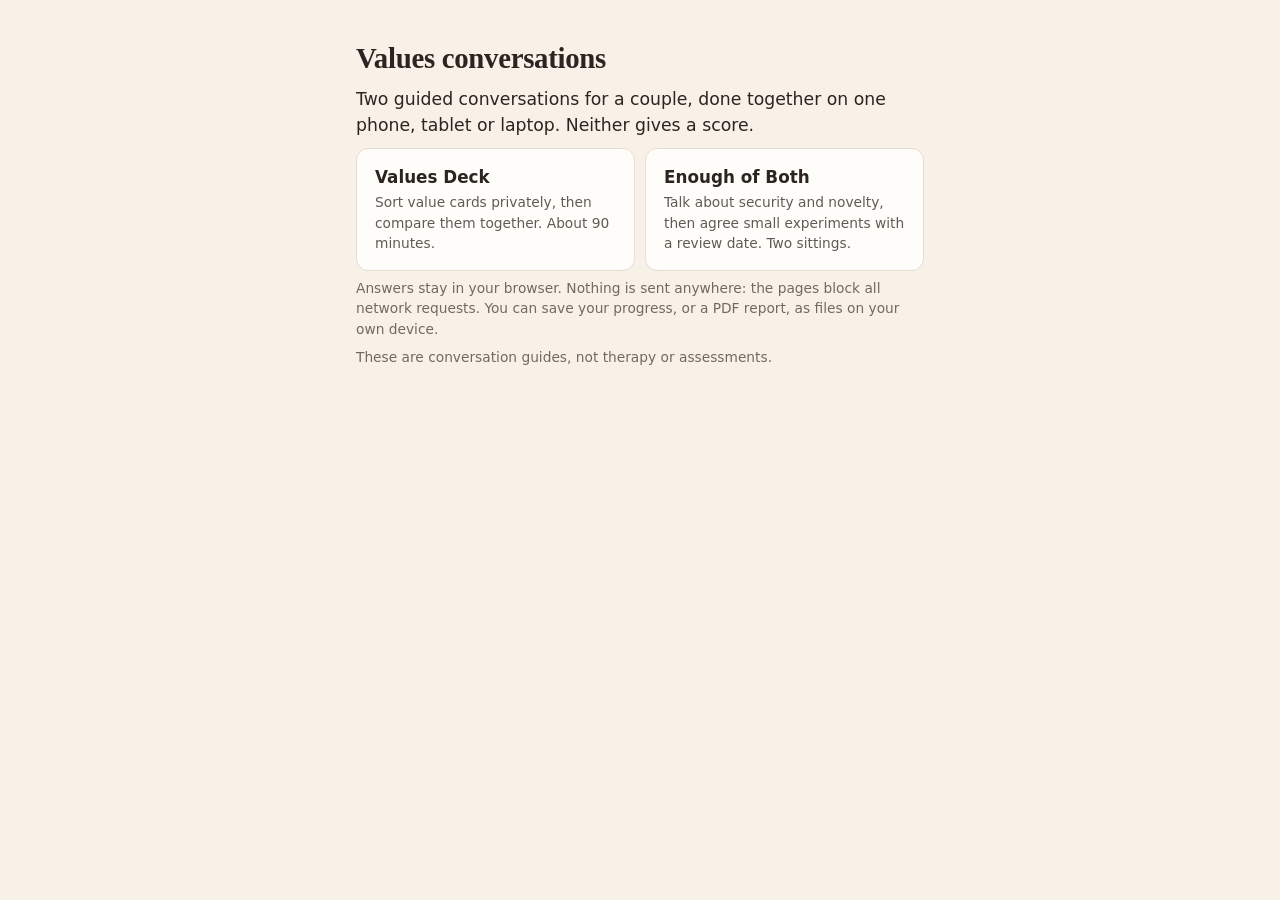
==== index.html @ 4bd7f9f5 "Add Values Deck and Enough of Both apps Static landing page, two conversation apps, shared styles an" ====
<!DOCTYPE html>
<html lang="en-AU">
<head>
  <meta charset="utf-8">
  <meta name="viewport" content="width=device-width, initial-scale=1, viewport-fit=cover">
  <meta name="referrer" content="no-referrer">
  <meta name="robots" content="noindex">
  <meta http-equiv="Content-Security-Policy" content="default-src 'self'; script-src 'self'; style-src 'self'; img-src 'self' data: blob:; connect-src 'none'; form-action 'none'; base-uri 'none'">
  <meta name="theme-color" content="#f7f1e8">
  <title>Values conversations</title>
  <link rel="icon" href="icon.svg" type="image/svg+xml">
  <link rel="stylesheet" href="base.css">
  <link rel="stylesheet" href="values-deck/style.css">
  <link rel="stylesheet" href="home.css">
</head>
<body>
  <div class="app">
    <main class="screen">
      <h1>Values conversations</h1>
      <p class="lede">Two guided conversations for a couple, done together on one phone, tablet or laptop. Neither gives a score.</p>
      <div class="choice">
        <a class="btn big" href="values-deck/">Values Deck<span>Sort value cards privately, then compare them together. About 90 minutes.</span></a>
        <a class="btn big" href="enough-of-both/">Enough of Both<span>Talk about security and novelty, then agree small experiments with a review date. Two sittings.</span></a>
      </div>
      <p class="small muted">Answers stay in your browser. Nothing is sent anywhere: the pages block all network requests. You can save your progress, or a PDF report, as files on your own device.</p>
      <p class="small muted">These are conversation guides, not therapy or assessments.</p>
    </main>
  </div>
</body>
</html>
---- base.css ----
:root { color-scheme: light; padding-top: env(safe-area-inset-top, 0px); padding-bottom: env(safe-area-inset-bottom, 0px); }
body { margin: 0; }
img { max-width: 100%; }
[hidden] { display: none !important; }
---- values-deck/style.css ----
:root {
  --bg: #f7f1e8;
  --paper: #fffdf9;
  --ink: #2b2420;
  --muted: #75685e;
  --line: #e6dccf;
  --a: #b5532f;        /* person 1 */
  --a-soft: #f6e3da;
  --b: #2c7a7b;        /* person 2 */
  --b-soft: #dcefee;
  --sage: #6f8f5f;
  --sage-soft: #e6eedf;
  --gold: #b88a1e;
  --gold-soft: #fbf1d6;
  --danger: #a23b2a;
  --on-danger: #ffffff;
  --shadow: rgba(60, 40, 20, 0.35);
  --prompt-bg: #2b2420;
  --prompt-fg: #fffdf9;
  --radius: 14px;
  --serif: "Iowan Old Style", "Palatino Linotype", Palatino, "Book Antiqua", Georgia, serif;
  --sans: system-ui, -apple-system, "Segoe UI", Roboto, "Helvetica Neue", Arial, sans-serif;
}
@media (prefers-color-scheme: dark) {
  :root:not([data-theme="light"]) {
    --bg: #1b1714; --paper: #25201c; --ink: #f1e8dc; --muted: #a8998b; --line: #3b332c;
    --a: #e58a66; --a-soft: #3f261b; --b: #5cb8b8; --b-soft: #173536;
    --sage: #9cc38a; --sage-soft: #223020; --gold: #dcb04a; --gold-soft: #3a2f12;
    --danger: #ef7d68; --on-danger: #1b1714; --shadow: rgba(0, 0, 0, 0.5);
    --prompt-bg: #332b25; --prompt-fg: #f1e8dc;
    color-scheme: dark;
  }
}
:root[data-theme="dark"] {
  --bg: #1b1714; --paper: #25201c; --ink: #f1e8dc; --muted: #a8998b; --line: #3b332c;
  --a: #e58a66; --a-soft: #3f261b; --b: #5cb8b8; --b-soft: #173536;
  --sage: #9cc38a; --sage-soft: #223020; --gold: #dcb04a; --gold-soft: #3a2f12;
  --danger: #ef7d68; --on-danger: #1b1714; --shadow: rgba(0, 0, 0, 0.5);
  --prompt-bg: #332b25; --prompt-fg: #f1e8dc;
  color-scheme: dark;
}
* { box-sizing: border-box; }
html { -webkit-text-size-adjust: 100%; }
body { margin: 0; background: var(--bg); color: var(--ink); font: 17px/1.5 var(--sans); }
.app { max-width: 600px; margin: 0 auto; padding-block: 0; padding-left: max(16px, env(safe-area-inset-left, 0px)); padding-right: max(16px, env(safe-area-inset-right, 0px));
  min-height: calc(100vh - env(safe-area-inset-top, 0px) - env(safe-area-inset-bottom, 0px)); display: flex; flex-direction: column; }
main { flex: 1; padding-bottom: 24px; }
h1, h2, h3 { font-family: var(--serif); font-weight: 600; line-height: 1.2; letter-spacing: -0.01em; }
h1 { font-size: 1.8rem; margin: 0.6em 0 0.4em; }
h2 { font-size: 1.3rem; margin: 1.4em 0 0.4em; }
h3 { font-size: 1.08rem; margin: 1em 0 0.4em; }
h4 { font-size: 0.82rem; text-transform: uppercase; letter-spacing: 0.06em; color: var(--muted); margin: 1em 0 0.3em; font-weight: 600; }
p { margin: 0.5em 0; }
.lede { font-size: 1.08rem; }
.small { font-size: 0.86rem; }
.muted { color: var(--muted); }
.center { text-align: center; }
.error { color: var(--danger); }
.ok { color: var(--sage); font-weight: 600; }
ul.plain, ol.plain { padding-left: 1.2em; }
ul.plain li, ol.plain li { margin: 0.25em 0; }

/* header / footer */
.top { display: flex; justify-content: space-between; align-items: center; padding: 14px 0 4px; gap: 8px; }
.brand { font-family: var(--serif); font-size: 1.05rem; font-weight: 600; background: none; border: 0; padding: 0; color: var(--ink); cursor: pointer; }
.brand::before { content: ""; display: inline-block; width: 22px; height: 14px; margin-right: 8px; vertical-align: -1px;
  background: radial-gradient(circle at 7px 7px, transparent 4px, var(--a) 4.5px, var(--a) 6.5px, transparent 7px),
              radial-gradient(circle at 15px 7px, transparent 4px, var(--b) 4.5px, var(--b) 6.5px, transparent 7px); }
.who { font-size: 0.78rem; font-weight: 600; padding: 3px 10px; border-radius: 99px; }
.who-a { background: var(--a-soft); color: var(--a); }
.who-b { background: var(--b-soft); color: var(--b); }
.foot { display: flex; flex-wrap: wrap; justify-content: space-between; gap: 10px 16px; padding: 18px 0 28px; border-top: 1px solid var(--line); }

/* buttons */
.btn { font: inherit; font-size: 0.98rem; font-weight: 600; color: var(--ink); background: var(--paper); border: 1.5px solid var(--line);
  border-radius: 12px; padding: 12px 16px; cursor: pointer; min-height: 46px; touch-action: manipulation; transition: transform .06s, background .15s, border-color .15s; }
.btn:active { transform: scale(0.98); }
.btn:disabled { opacity: 0.4; cursor: default; }
.btn.primary { background: var(--ink); color: var(--paper); border-color: var(--ink); }
.btn.ghost { background: transparent; border-color: transparent; color: var(--muted); }
.btn.danger { background: var(--danger); border-color: var(--danger); color: var(--on-danger); }
.btn.big { width: 100%; padding: 16px 18px; font-size: 1.05rem; }
.btn.big span { display: block; font-weight: 400; font-size: 0.86rem; color: inherit; opacity: 0.75; margin-top: 2px; }
.btn.sm { padding: 8px 12px; min-height: 40px; font-size: 0.9rem; }
.btn.xs { padding: 4px 0; min-height: 34px; min-width: 34px; font-size: 0.86rem; border-radius: 8px; }
.btn.on { background: var(--ink); color: var(--paper); border-color: var(--ink); }
.btn.on.warn { background: var(--a); border-color: var(--a); }
.link { font: inherit; font-size: 0.88rem; background: none; border: 0; padding: 0; color: var(--muted); text-decoration: underline; text-underline-offset: 3px; cursor: pointer; }
.link.danger { color: var(--danger); font-weight: 600; }
.actions { display: flex; gap: 10px; margin: 22px 0 8px; justify-content: flex-end; }
.actions .primary { flex: 1; max-width: 280px; }
.actions.spread { justify-content: space-between; }
.actions.wrap { flex-wrap: wrap; justify-content: flex-start; }
.choice { display: grid; gap: 10px; }
.choice .btn { text-align: left; }
.filebtn { cursor: pointer; text-decoration: underline; text-underline-offset: 3px; color: var(--muted); }
.btn.filebtn { text-decoration: none; color: var(--ink); display: inline-flex; align-items: center; }

/* blocks */
.notice { background: var(--paper); border-left: 4px solid var(--gold); padding: 10px 14px; border-radius: 6px; margin: 14px 0; font-size: 0.93rem; }
.panel { background: var(--paper); border: 1px solid var(--line); border-radius: var(--radius); padding: 12px 16px; margin: 12px 0; }
.panel h3:first-child { margin-top: 0.2em; }
.how { padding-left: 1.3em; } .how li { margin: 0.4em 0; }
.rules li, .tips li { margin: 0.5em 0; }

/* forms */
.field { display: block; margin: 14px 0; border: 0; padding: 0; }
.field > span, .field legend { display: block; font-weight: 600; font-size: 0.93rem; margin-bottom: 6px; }
.field small, .check small { font-weight: 400; color: var(--muted); }
.field.inline { display: flex; align-items: center; justify-content: space-between; gap: 12px; }
.field.inline > span { margin: 0; font-weight: 400; }
input:not([type]), input[type=text], input[type=password], textarea, select {
  width: 100%; font: inherit; font-size: 16px; color: var(--ink); background: var(--paper); border: 1.5px solid var(--line);
  border-radius: 10px; padding: 10px 12px; }
.field.inline select { width: auto; }
input:focus, textarea:focus, select:focus, button:focus-visible { outline: 3px solid color-mix(in srgb, var(--b) 40%, transparent); outline-offset: 1px; border-color: var(--b); }
.check { display: flex; gap: 10px; align-items: flex-start; margin: 10px 0; cursor: pointer; }
.check input { width: 20px; height: 20px; margin-top: 3px; accent-color: var(--ink); flex: none; }
.panel input, .panel button { margin-top: 8px; }
.customs { padding-left: 1.1em; }

/* stepper */
.stepper { display: flex; list-style: none; padding: 0; margin: 10px 0 4px; gap: 4px; }
.stepper li { flex: 1; font-size: 0.68rem; text-align: center; color: var(--muted); padding-top: 7px; border-top: 3px solid var(--line); }
.stepper li.done { border-color: var(--muted); }
.stepper li.cur { border-color: var(--ink); color: var(--ink); font-weight: 700; }
.counter { font-size: 0.86rem; color: var(--muted); margin: 10px 0; }
.counter .over { color: var(--danger); }

/* value card */
.vcard { background: var(--paper); border: 1px solid var(--line); border-radius: 20px; padding: 34px 24px; text-align: center; margin: 14px 0 18px;
  box-shadow: 0 1px 0 var(--line), 0 10px 30px -18px var(--shadow); min-height: 180px; display: flex; flex-direction: column; justify-content: center; }
.vcard h2 { font-size: 1.9rem; margin: 0 0 8px; }
.vcard p { font-size: 1.08rem; color: var(--muted); margin: 0; }
.vcard.dcard { padding: 22px; min-height: 0; }
.vcard.dcard h2 { font-size: 1.5rem; }
.vcard.passed { opacity: 0.5; }
.piles { display: grid; gap: 10px; }
.pile { width: 100%; padding: 15px; font-size: 1.02rem; }
.pile.very { background: var(--ink); color: var(--paper); border-color: var(--ink); }
.pile.imp { border-color: var(--ink); }

/* chips */
.chips { display: flex; flex-wrap: wrap; gap: 7px; margin: 6px 0; }
.chip { display: inline-flex; align-items: center; gap: 4px; font: inherit; font-size: 0.9rem; padding: 6px 12px; border-radius: 99px; background: var(--paper);
  border: 1.5px solid var(--line); color: var(--ink); }
button.chip { cursor: pointer; min-height: 38px; }
.chip.on { background: var(--ink); border-color: var(--ink); color: var(--paper); }
.chip.hit { background: var(--sage-soft); border-color: var(--sage); }
.chip.surprise { background: var(--gold-soft); border-color: var(--gold); }
.chip.proj { border-style: dashed; }
.star { color: var(--gold); }
.pilecol { border-top: 1px solid var(--line); padding-top: 4px; }
.pilecol.very h3 { color: var(--ink); }
.pilecol.pass .chip { opacity: 0.6; }

/* trim */
.bwrow { display: flex; justify-content: space-between; gap: 12px; align-items: center; background: var(--paper); border: 1px solid var(--line); border-radius: 12px; padding: 10px 12px; margin: 8px 0; }
.bwbtns { display: flex; gap: 6px; flex: none; }

/* rank */
.ranked { list-style: none; padding: 0; margin: 10px 0; }
.ranked li { display: flex; align-items: center; gap: 6px; background: var(--paper); border: 1px solid var(--line); border-radius: 12px; padding: 6px 8px 6px 10px; margin: 6px 0; }
.ranked .num { font-family: var(--serif); font-weight: 700; width: 1.6em; }
.ranked .nm { flex: 1; font-weight: 600; }
.ranked .btn.sm { min-height: 36px; padding: 4px 10px; }
.ranked.plain { list-style: decimal; padding-left: 1.4em; }
.ranked.plain li { display: list-item; background: none; border: 0; padding: 2px 0; margin: 0; }
.pool { display: grid; grid-template-columns: repeat(auto-fill, minmax(150px, 1fr)); gap: 8px; margin: 10px 0; }
.poolcard { font: inherit; text-align: left; background: var(--paper); border: 1.5px solid var(--line); border-radius: 12px; padding: 10px; cursor: pointer; color: var(--ink); }
.poolcard b { display: block; }
.poolcard span { font-size: 0.8rem; color: var(--muted); }

/* domains */
.seg { display: grid; grid-template-columns: repeat(5, 1fr); gap: 6px; }
.seg.three { grid-template-columns: repeat(3, 1fr); }
.seg .btn small { display: block; font-size: 0.64rem; font-weight: 400; opacity: 0.8; line-height: 1.15; }
.seg.mini { display: flex; gap: 4px; }
.predrow { display: flex; justify-content: space-between; align-items: center; gap: 10px; padding: 6px 0; border-bottom: 1px solid var(--line); }
.predrow span { font-size: 0.93rem; }
.predrow.on span { font-weight: 700; }

/* reveal */
.handover { text-align: center; padding-top: 12vh; }
.handover .btn { margin-top: 24px; }
.prompt { background: var(--prompt-bg); color: var(--prompt-fg); border-radius: var(--radius); padding: 14px 18px; margin: 20px 0; }
.prompt .small { color: color-mix(in srgb, var(--prompt-fg) 72%, transparent); margin: 0; }
.prompt .q { font-family: var(--serif); font-size: 1.25rem; line-height: 1.35; margin: 8px 0 12px; }
.prompt .q.sm { font-size: 1.05rem; margin: 6px 0; }
.prompt .btn { background: transparent; color: var(--prompt-fg); border-color: color-mix(in srgb, var(--prompt-fg) 35%, transparent); }
.said { font-size: 0.92rem; margin: 6px 0; padding-left: 10px; border-left: 3px solid; }
.said-a { border-color: var(--a); } .said-b { border-color: var(--b); }
.drow { margin: 8px 0 12px; }
.dom .side { font-size: 0.92rem; padding: 4px 0 4px 10px; border-left: 3px solid; margin: 6px 0; }
.side-a { border-color: var(--a); } .side-b { border-color: var(--b); }
.dom.explore { border-color: var(--gold); }
.flag { font-family: var(--sans); font-size: 0.72rem; font-weight: 600; background: var(--gold-soft); padding: 2px 8px; border-radius: 99px; vertical-align: 2px; }
.radar { margin: 10px 0; }
.radar svg { width: 100%; height: auto; max-width: 420px; display: block; margin: 0 auto; }
.radar .ring { fill: none; stroke: var(--line); stroke-width: 1.2; }
.radar .ring.zero { stroke: var(--muted); stroke-dasharray: 4 4; }
.radar .axis { stroke: var(--line); }
.radar .axlab { font: 600 15px var(--sans); fill: var(--muted); }
.radar .pa { fill: color-mix(in srgb, var(--a) 18%, transparent); stroke: var(--a); stroke-width: 2.5; }
.radar .pb { fill: color-mix(in srgb, var(--b) 18%, transparent); stroke: var(--b); stroke-width: 2.5; }
.radar figcaption { text-align: center; font-size: 0.9rem; }
.key { display: inline-block; width: 12px; height: 12px; border-radius: 3px; margin: 0 4px 0 10px; vertical-align: -1px; }
.ka { background: var(--a); } .kb { background: var(--b); }
.holegend dt { font-weight: 700; font-size: 0.9rem; margin-top: 8px; }
.holegend dd { margin: 0; font-size: 0.88rem; color: var(--muted); }

/* results target */
.target { margin: 14px 0 4px; }
.ring-outer, .ring-middle, .ring-inner { border-radius: 26px; padding: 12px 14px 14px; }
.ring-outer { background: var(--gold-soft); border: 1px dashed var(--gold); }
.ring-middle { background: var(--paper); border: 1px solid var(--line); margin-top: 10px; }
.ring-inner { background: var(--sage-soft); border: 1.5px solid var(--sage); margin-top: 10px; }
.rlab { display: block; font-size: 0.76rem; font-weight: 600; text-transform: uppercase; letter-spacing: 0.05em; color: var(--muted); margin-bottom: 4px; }
.nums .notice { margin-top: 4px; }

/* summary */
pre.md { white-space: pre-wrap; word-wrap: break-word; background: var(--paper); border: 1px solid var(--line); border-radius: var(--radius); padding: 14px 16px; font: 0.9rem/1.5 ui-monospace, SFMono-Regular, Menlo, Consolas, monospace; }
.sources { font-size: 0.82rem; padding-left: 1.4em; }
.sources li { margin: 0.35em 0; }

.toast { position: fixed; left: 50%; bottom: calc(20px + env(safe-area-inset-bottom)); transform: translate(-50%, 20px); background: var(--ink); color: var(--paper);
  padding: 10px 16px; border-radius: 12px; font-size: 0.92rem; max-width: 92vw; opacity: 0; pointer-events: none; transition: opacity .2s, transform .2s; z-index: 10; }
.toast.show { opacity: 1; transform: translate(-50%, 0); }

@media (min-width: 640px) { .piles { grid-template-columns: repeat(3, 1fr); } .choice { grid-template-columns: 1fr 1fr; } }
@media (prefers-reduced-motion: reduce) { .btn, .toast { transition: none; } .btn:active { transform: none; } }

/* save and open files */
.paste { margin: 4px 0 8px; }
.paste summary { cursor: pointer; color: var(--muted); font-size: 0.88rem; text-decoration: underline; text-underline-offset: 3px; }
.paste textarea { margin-top: 8px; font: 0.85rem/1.4 ui-monospace, SFMono-Regular, Menlo, Consolas, monospace; }
#saveText { font: 0.8rem/1.4 ui-monospace, SFMono-Regular, Menlo, Consolas, monospace; }
.handover .link { font-size: inherit; }

/* Checkbox rows: keep the label and its hint in one text column. */
.check { display: block; position: relative; padding-left: 30px; }
.check input { position: absolute; left: 0; top: 2px; margin: 0; }
---- home.css ----
a.btn { display: block; text-decoration: none; text-align: left; }
main.screen { padding-block: 24px; }
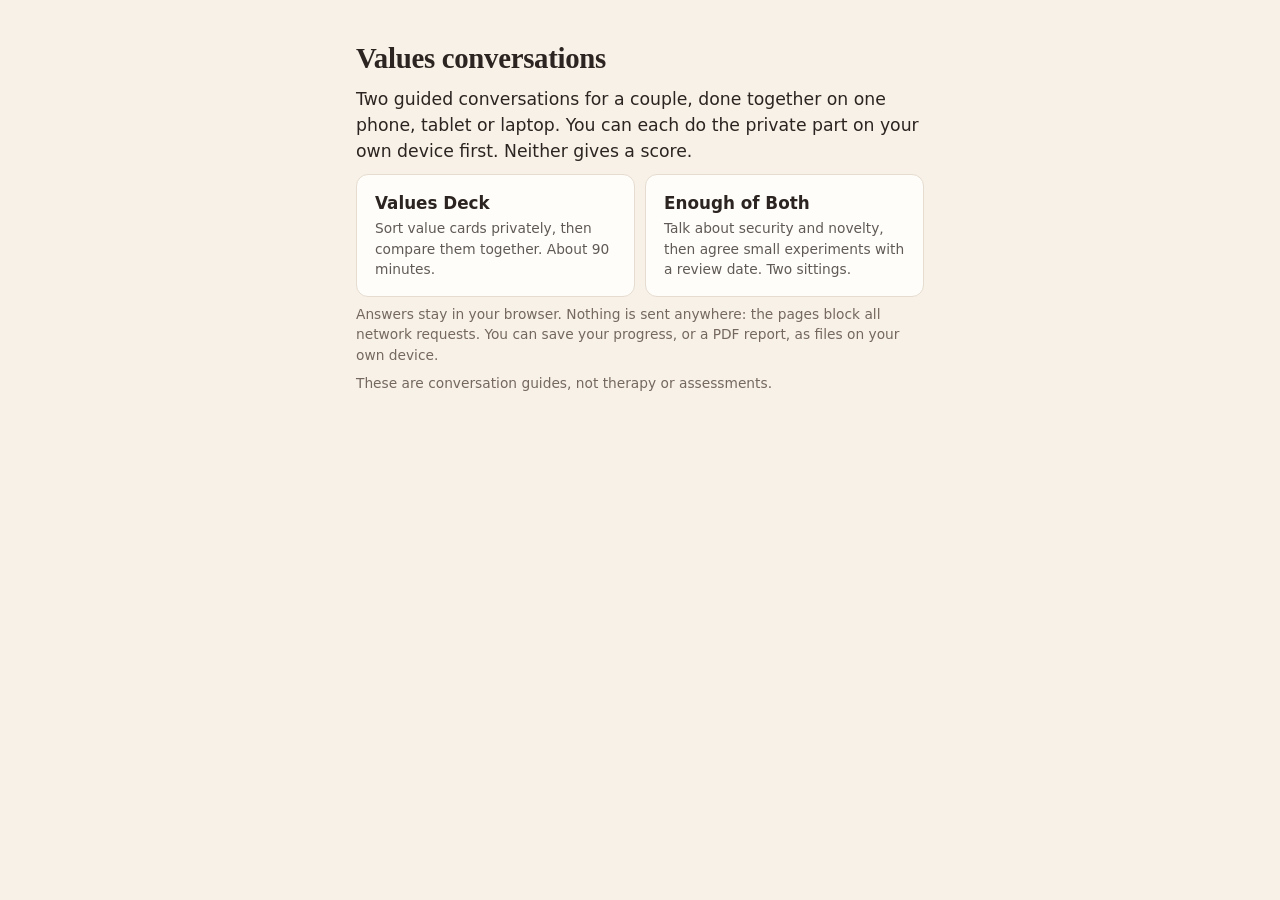
==== commit a673b1b9: "Let each person do the private part on their own device Add a Two devices screen to both apps: pick " ====
--- a/index.html
+++ b/index.html
@@ -17,7 +17,7 @@
   <div class="app">
     <main class="screen">
       <h1>Values conversations</h1>
-      <p class="lede">Two guided conversations for a couple, done together on one phone, tablet or laptop. Neither gives a score.</p>
+      <p class="lede">Two guided conversations for a couple, done together on one phone, tablet or laptop. You can each do the private part on your own device first. Neither gives a score.</p>
       <div class="choice">
         <a class="btn big" href="values-deck/">Values Deck<span>Sort value cards privately, then compare them together. About 90 minutes.</span></a>
         <a class="btn big" href="enough-of-both/">Enough of Both<span>Talk about security and novelty, then agree small experiments with a review date. Two sittings.</span></a>
